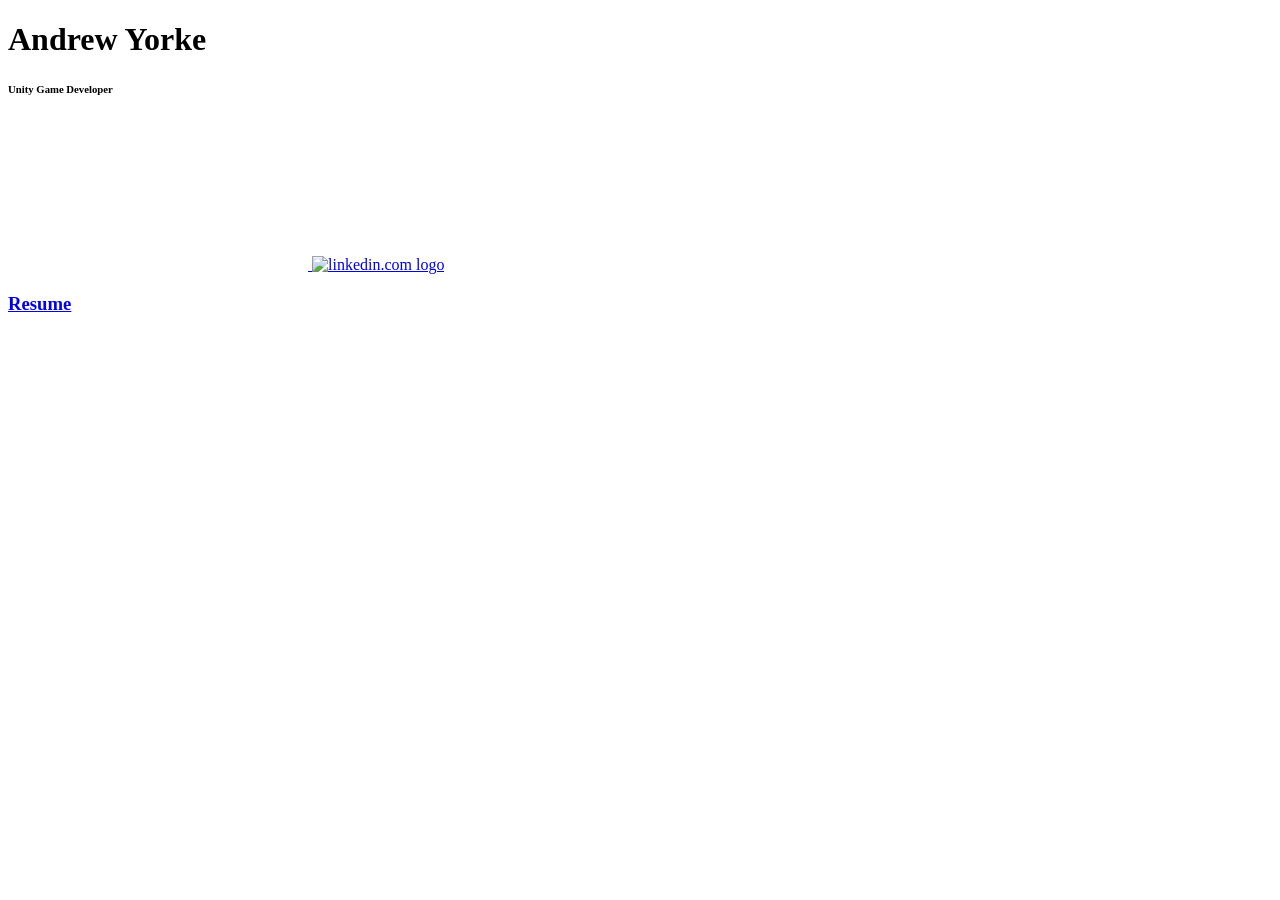
==== public/New/index.html @ c1d834b3 "Full website" ====
<!DOCTYPE html>
<html lang="en">

<head>
  <meta charset="UTF-8">
  <meta name="viewport" content="width=device-width, initial-scale=1.0">
  <title>Andrew Yorke</title>
  <link rel="stylesheet" href="main.css" />
</head>

<body>
  <div id="topBar">
    <div id="nameDisplay">
      <h1>Andrew Yorke</h1>
      <h6>Unity Game Developer</h6>
    </div>
    <div id="socials">
      <a href="https://itch.io/profile/alexander9727">
        <svg src="https://static.itch.io/images/itchio-textless-black.svg" alt="itch.io logo" title="itch.io"
          class="socialButton"></svg>
      </a>
      <a href="https://www.linkedin.com/in/andrew-yorke-561520135/">
        <img alt="linkedin.com logo" src="content/logo-Linkedin.png" class="socialButton" title="linkedin">
      </a>
      <a href="content/Andrew_Yorke_Resume_V_09.pdf">
        <h3>Resume</h3>
      </a>
    </div>
  </div>
  <script src="PageCache.js"></script>
  <script src="app.js"></script>
  <noscript>You need JavaScript to view this page</noscript>
</body>

</html>
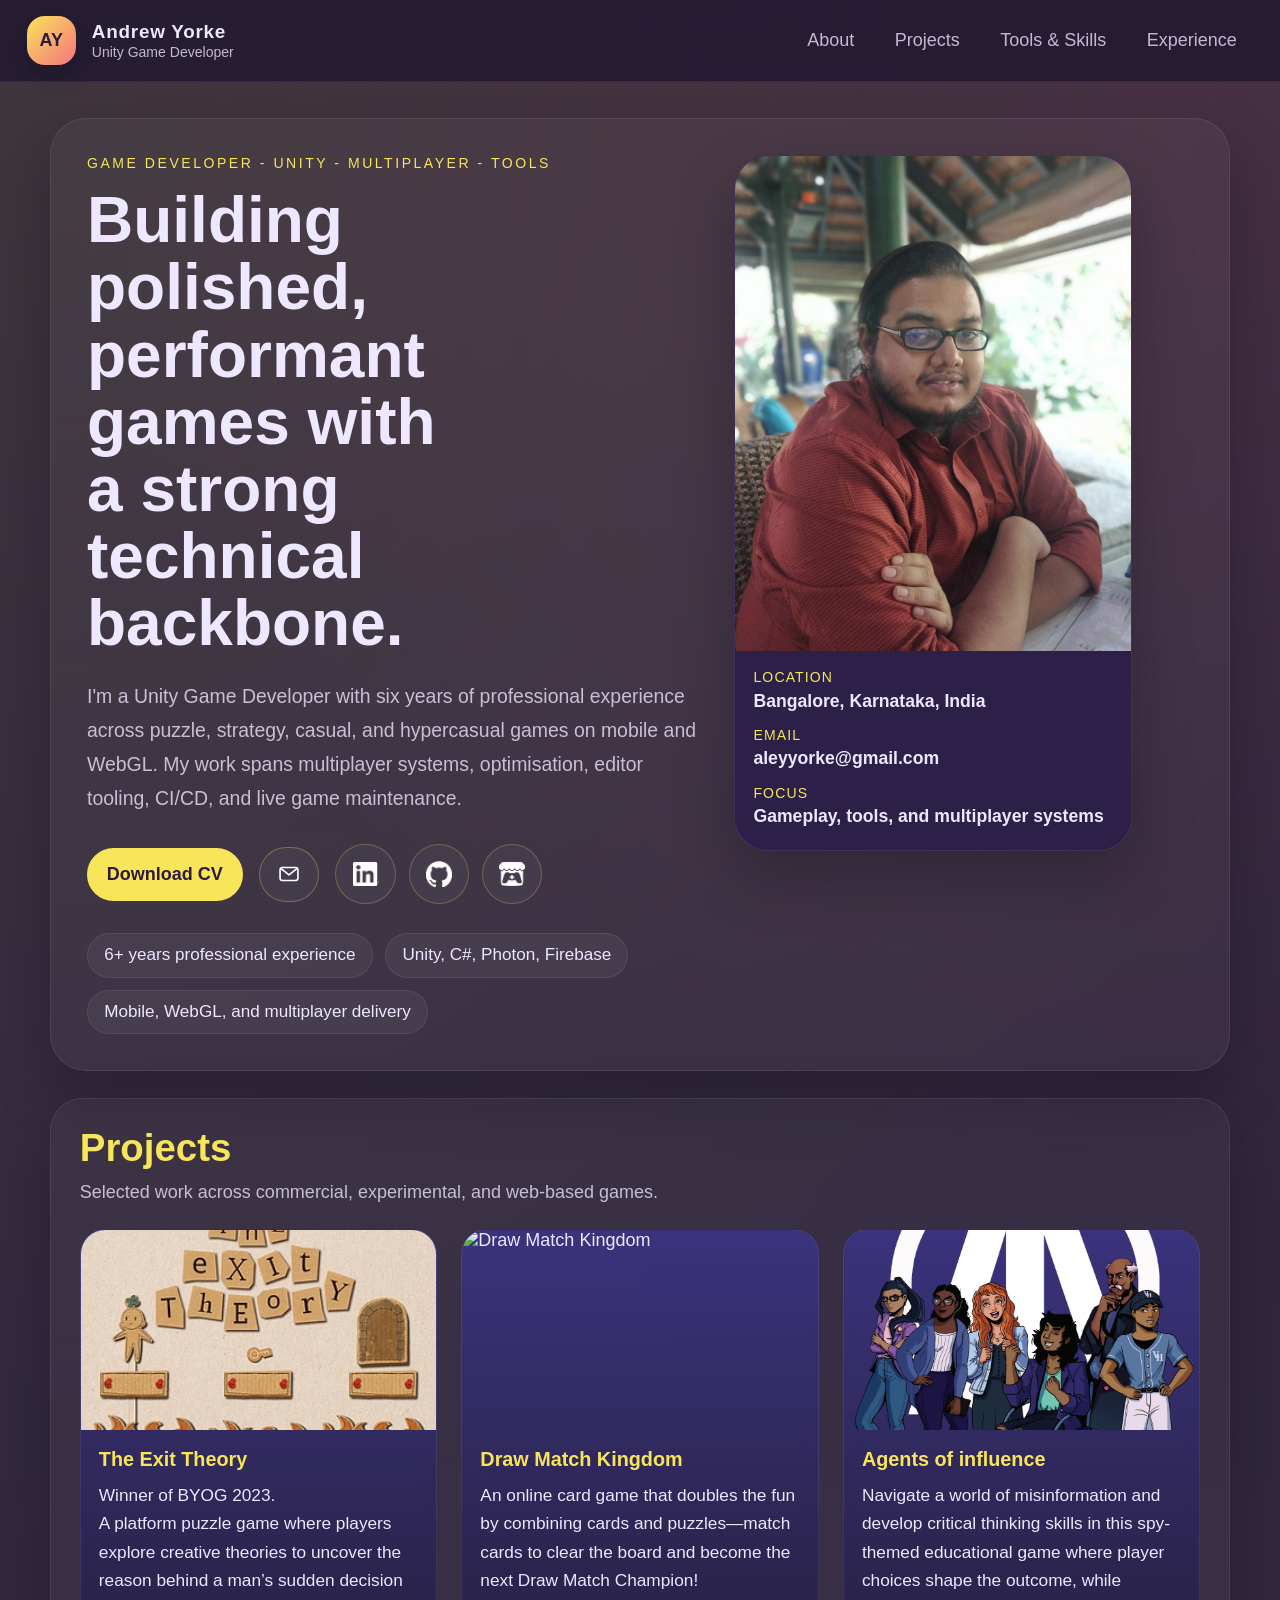
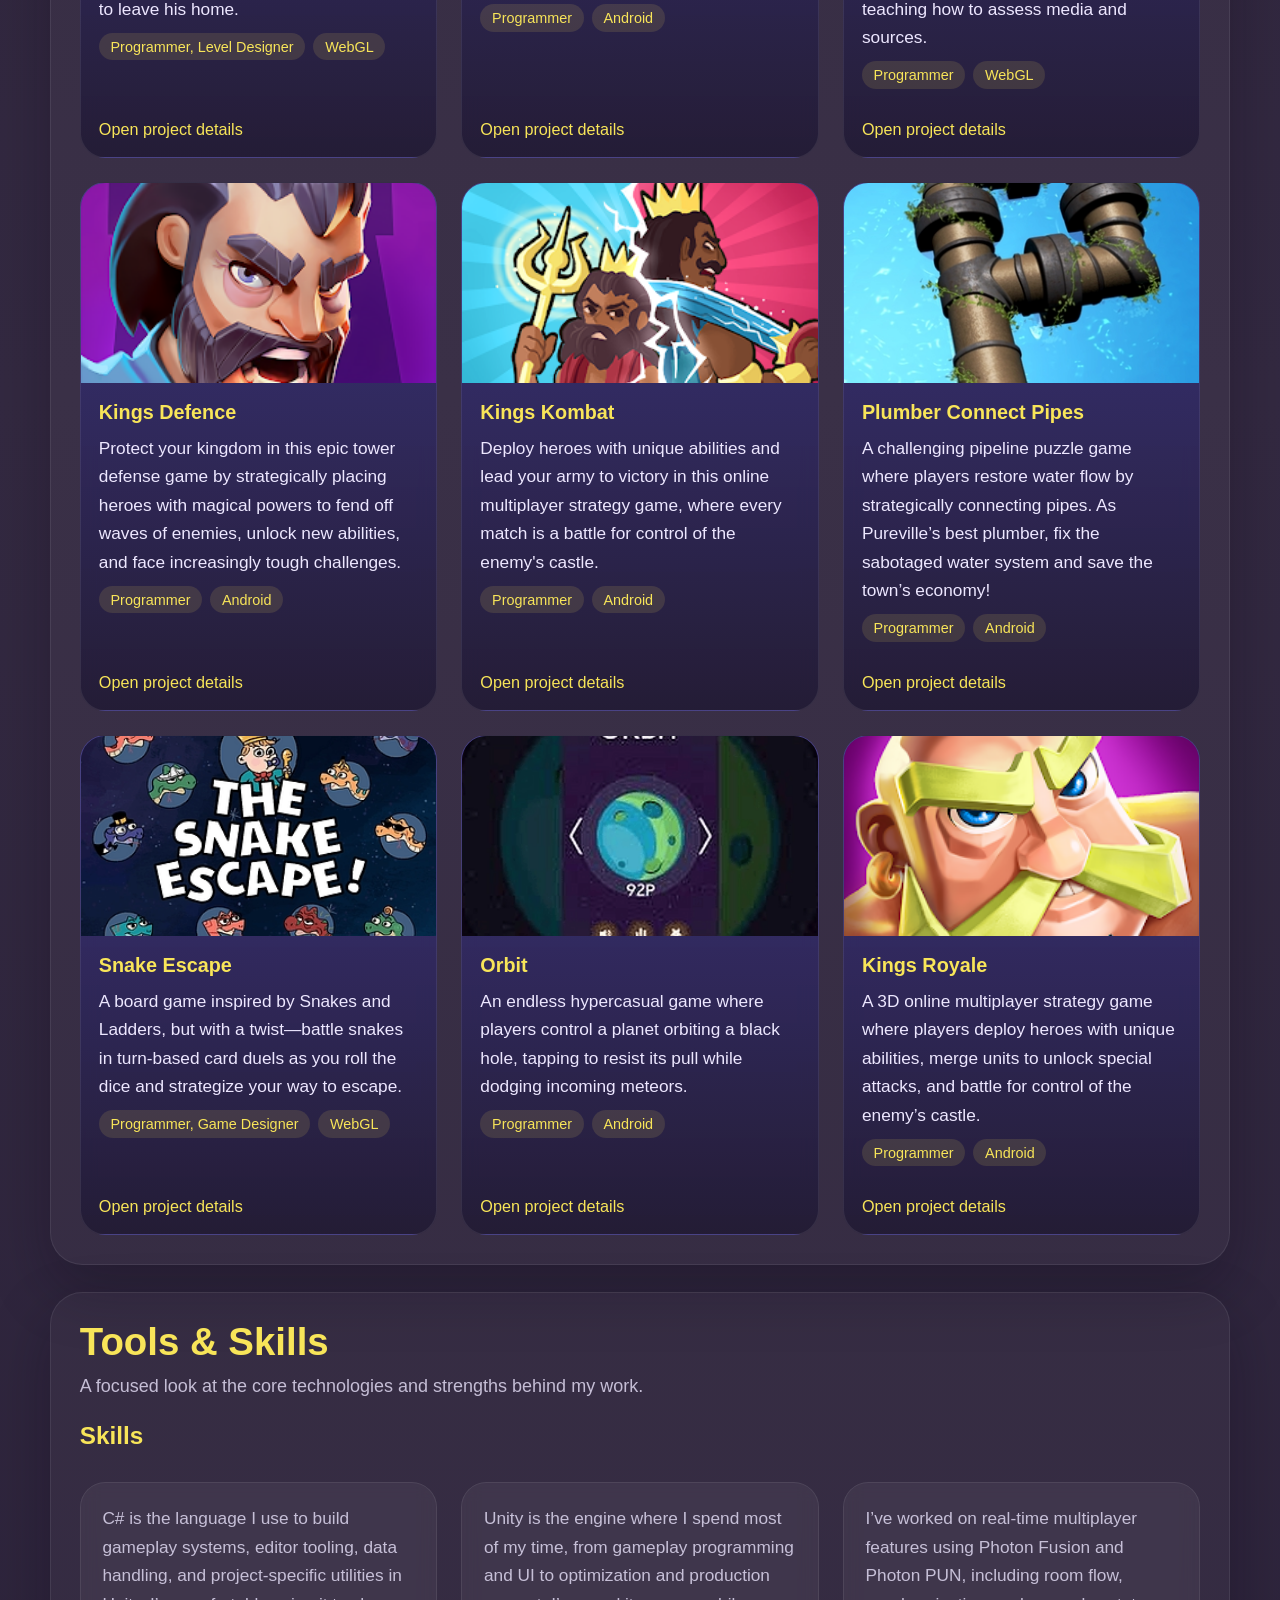
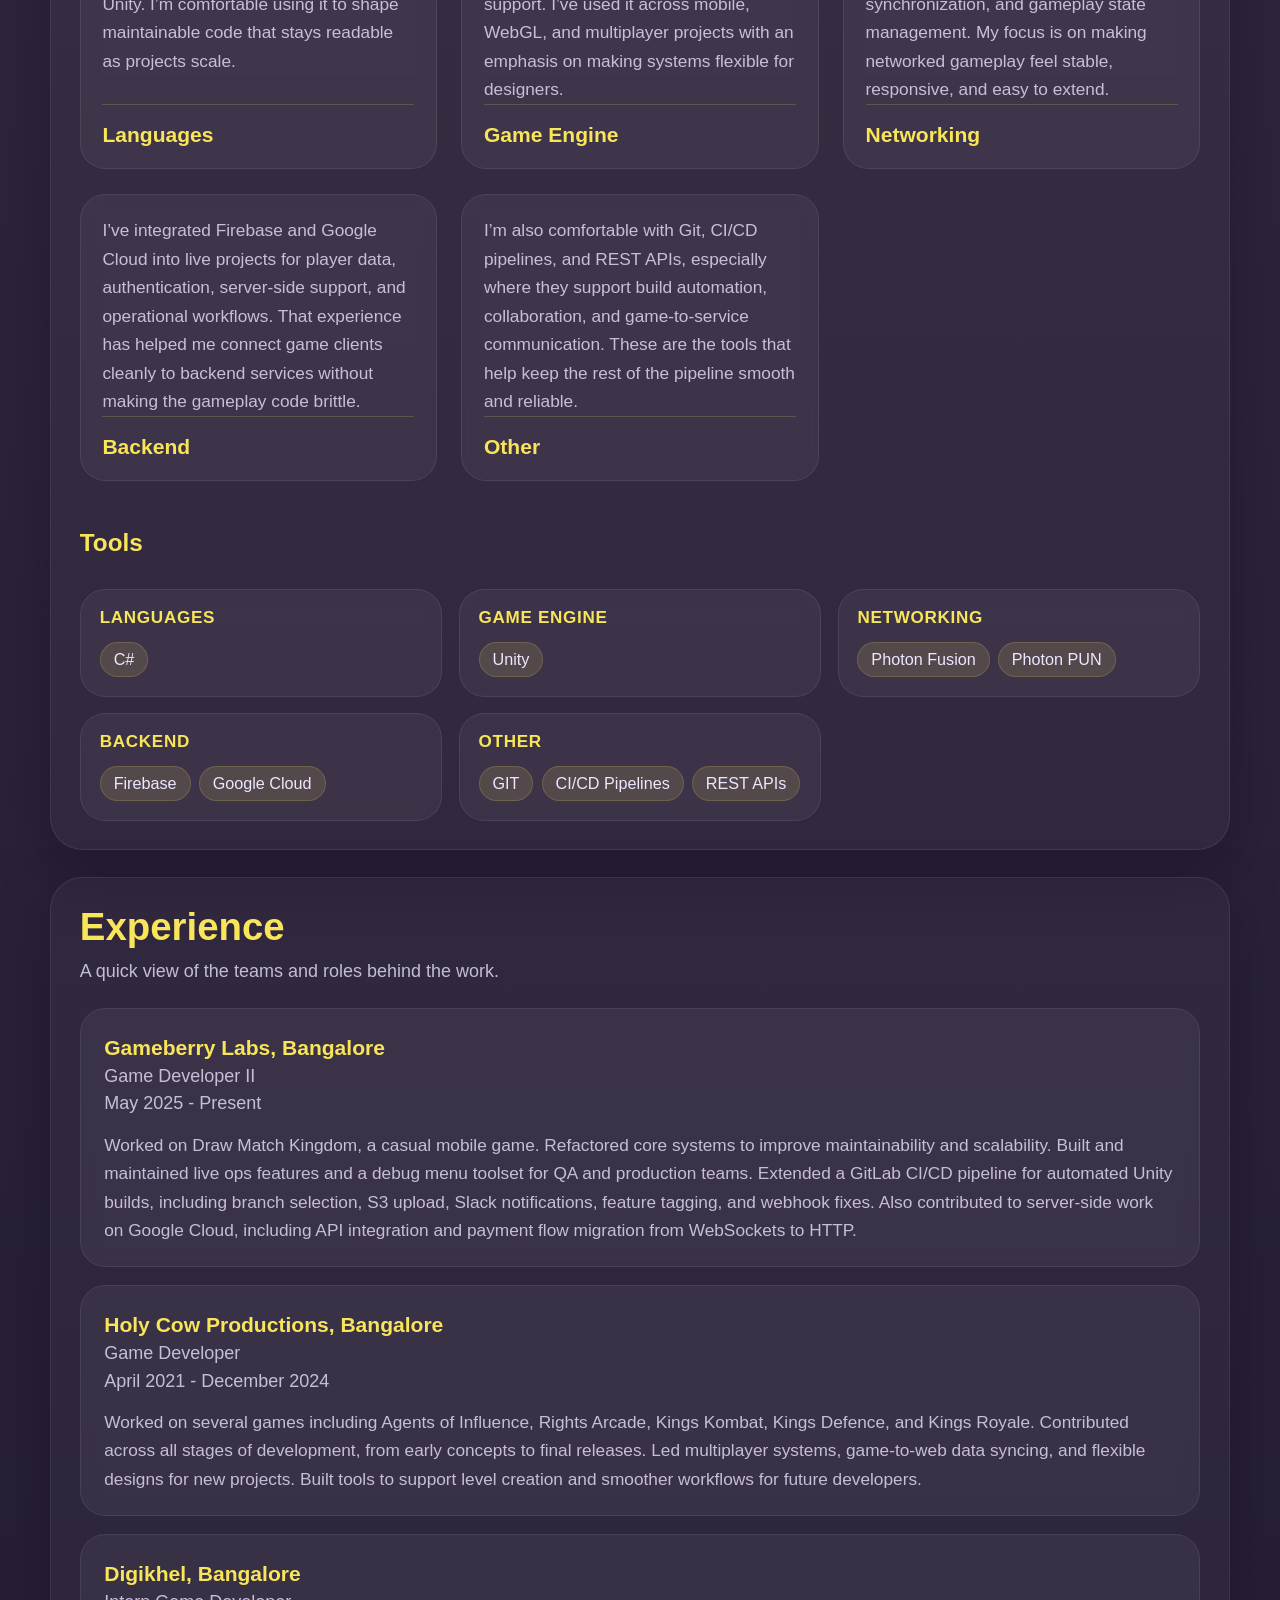
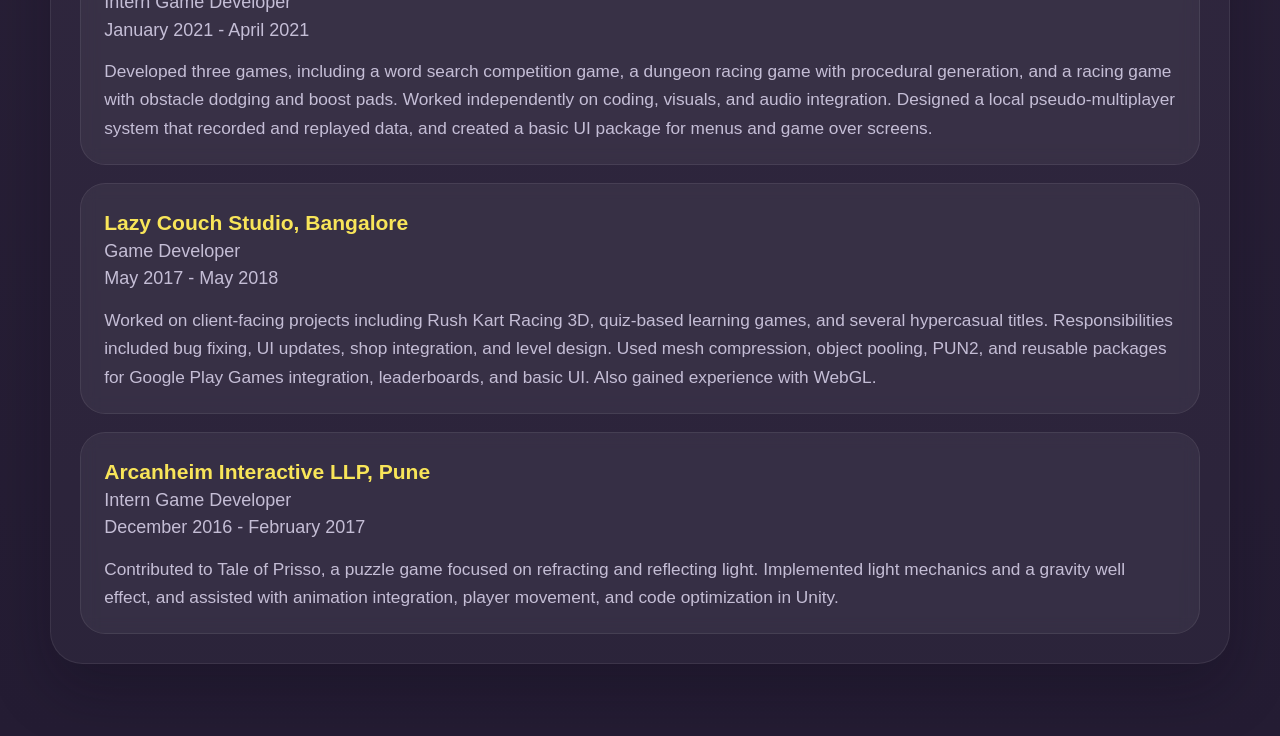
==== commit 25966735: "Added section for new website" ====
--- a/public/New/index.html
+++ b/public/New/index.html
@@ -2,34 +2,143 @@
 <html lang="en">
 
 <head>
-  <meta charset="UTF-8">
-  <meta name="viewport" content="width=device-width, initial-scale=1.0">
-  <title>Andrew Yorke</title>
+  <meta charset="UTF-8" />
+  <meta name="viewport" content="width=device-width, initial-scale=1.0" />
+  <meta name="color-scheme" content="light only" />
+  <title>Andrew Yorke | New</title>
+  <meta property="og:title" content="Andrew Yorke" />
+  <meta property="og:description"
+    content="Unity Game Developer with experience in multiplayer systems, tools, optimization, and cross-platform game development." />
+  <meta property="og:image" content="../images/OG_Collage.webp" />
+  <link rel="icon" href="../images/pageLogo.webp" type="image/webp" />
   <link rel="stylesheet" href="main.css" />
 </head>
 
 <body>
-  <div id="topBar">
-    <div id="nameDisplay">
-      <h1>Andrew Yorke</h1>
-      <h6>Unity Game Developer</h6>
-    </div>
-    <div id="socials">
-      <a href="https://itch.io/profile/alexander9727">
-        <svg src="https://static.itch.io/images/itchio-textless-black.svg" alt="itch.io logo" title="itch.io"
-          class="socialButton"></svg>
-      </a>
-      <a href="https://www.linkedin.com/in/andrew-yorke-561520135/">
-        <img alt="linkedin.com logo" src="content/logo-Linkedin.png" class="socialButton" title="linkedin">
-      </a>
-      <a href="content/Andrew_Yorke_Resume_V_09.pdf">
-        <h3>Resume</h3>
-      </a>
-    </div>
-  </div>
-  <script src="PageCache.js"></script>
+  <header class="topBar">
+    <a class="brand" href="#top" onclick="scrollToTop(); return false;">
+      <span class="brandMark">AY</span>
+      <span>
+        <strong>Andrew Yorke</strong>
+        <small>Unity Game Developer</small>
+      </span>
+    </a>
+    <nav class="hyperlinks" aria-label="Page sections">
+      <a href="#about" onclick="scrollToSection('about'); return false;">About</a>
+      <a href="#projects" onclick="scrollToSection('projects'); return false;">Projects</a>
+      <a href="#skills" onclick="scrollToSection('skills'); return false;">Tools & Skills</a>
+      <a href="#experience" onclick="scrollToSection('experience'); return false;">Experience</a>
+    </nav>
+  </header>
+
+  <main id="top" class="pageShell">
+    <section id="about" class="heroCard">
+      <div class="heroCopy">
+        <p class="eyebrow">Game developer - Unity - Multiplayer - Tools</p>
+        <h1>Building polished, performant games with a strong technical backbone.</h1>
+        <p class="lead">
+          I'm a Unity Game Developer with six years of professional experience across puzzle, strategy, casual, and
+          hypercasual games on mobile and WebGL. My work spans multiplayer systems, optimisation, editor tooling,
+          CI/CD, and live game maintenance.
+        </p>
+        <div class="ctaRow">
+          <button class="primaryButton" onclick="openInNewTab('../Andrew_Yorke_Resume_01.pdf')">Download CV</button>
+          <a class="secondaryButton iconButton" href="mailto:aleyyorke@gmail.com" aria-label="Email me">
+            <img src="../images/email-icon.svg" alt="" />
+          </a>
+          <div class="socialRow" aria-label="Social links">
+            <a href="https://www.linkedin.com/in/andrew-yorke-561520135/" target="_blank" rel="noopener noreferrer"
+              aria-label="LinkedIn">
+              <img src="../images/InBug-White.webp" alt="" />
+            </a>
+            <a href="https://github.com/alexander9727" target="_blank" rel="noopener noreferrer" aria-label="GitHub">
+              <img src="../images/github-mark-white.webp" alt="" />
+            </a>
+            <a href="https://itch.io/profile/alexander9727" target="_blank" rel="noopener noreferrer"
+              aria-label="itch.io">
+              <img class="itchLogo" src="../images/itchio-textless-black.webp" alt="" />
+            </a>
+          </div>
+        </div>
+        <ul class="quickFacts" aria-label="Highlights">
+          <li>6+ years professional experience</li>
+          <li>Unity, C#, Photon, Firebase</li>
+          <li>Mobile, WebGL, and multiplayer delivery</li>
+        </ul>
+      </div>
+
+      <div class="heroVisual">
+        <img id="profilePic" src="../images/profile_pic.webp" alt="Andrew Yorke portrait" />
+        <div class="heroPanel">
+          <div>
+            <span class="label">Location</span>
+            <strong>Bangalore, Karnataka, India</strong>
+          </div>
+          <div>
+            <span class="label">Email</span>
+            <strong>aleyyorke@gmail.com</strong>
+          </div>
+          <div>
+            <span class="label">Focus</span>
+            <strong>Gameplay, tools, and multiplayer systems</strong>
+          </div>
+        </div>
+      </div>
+    </section>
+
+    <section id="projects" class="sectionBlock">
+      <div class="sectionHeading">
+        <h2>Projects</h2>
+        <p>Selected work across commercial, experimental, and web-based games.</p>
+      </div>
+      <div id="projectsHolder" class="cardGrid"></div>
+    </section>
+
+    <section id="skills" class="sectionBlock">
+      <div class="sectionHeading">
+        <h2>Tools & Skills</h2>
+        <p>A focused look at the core technologies and strengths behind my work.</p>
+      </div>
+      <div class="sectionStack">
+        <div class="subsectionHeader">
+          <h3>Skills</h3>
+        </div>
+        <div id="skillsHolder" class="cardGrid">
+          <template id="skillsTemplate">
+            <article class="infoCard">
+              <p></p>
+              <div class="infoCardFooter">
+                <h3></h3>
+              </div>
+            </article>
+          </template>
+        </div>
+
+        <div class="subsectionHeader">
+          <h3>Tools</h3>
+        </div>
+        <div id="toolsHolder" class="toolGroupList">
+          <template id="toolsTemplate">
+            <article class="toolGroupRow">
+              <h4></h4>
+              <div class="chipList"></div>
+            </article>
+          </template>
+        </div>
+      </div>
+    </section>
+
+    <section id="experience" class="sectionBlock">
+      <div class="sectionHeading">
+        <h2>Experience</h2>
+        <p>A quick view of the teams and roles behind the work.</p>
+      </div>
+      <div id="experienceHolder" class="experienceList"></div>
+    </section>
+  </main>
+
   <script src="app.js"></script>
   <noscript>You need JavaScript to view this page</noscript>
 </body>
 
-</html>+</html>
--- a/public/New/main.css
+++ b/public/New/main.css
@@ -0,0 +1,626 @@
+:root {
+  --backgroundColour: #332941;
+  --surfaceColour: rgba(59, 52, 134, 0.82);
+  --surfaceStrong: rgba(44, 33, 73, 0.96);
+  --defaultTextColour: #ede7ff;
+  --mutedTextColour: rgba(237, 231, 255, 0.78);
+  --highlightTextColour: #f8e559;
+  --buttonColour: #f67280;
+  --buttonFGColour: #2e1b3b;
+  --lineColour: rgba(248, 229, 89, 0.18);
+  --shadow: 0 24px 60px rgba(11, 7, 22, 0.28);
+}
+
+html {
+  scroll-behavior: smooth;
+  font-size: clamp(14px, 0.9vw + 11px, 18px);
+}
+
+body {
+  margin: 0;
+  font-family: "Franklin Gothic Medium", "Arial Narrow", Arial, sans-serif;
+  color: var(--defaultTextColour);
+  background:
+    radial-gradient(circle at top left, rgba(248, 229, 89, 0.1), transparent 28%),
+    radial-gradient(circle at top right, rgba(246, 114, 128, 0.12), transparent 22%),
+    linear-gradient(180deg, #2b2239 0%, var(--backgroundColour) 36%, #241c33 100%);
+}
+
+a {
+  color: inherit;
+  text-decoration: none;
+}
+
+a:hover,
+button:hover {
+  cursor: pointer;
+}
+
+button {
+  font: inherit;
+}
+
+img {
+  display: block;
+  max-width: 100%;
+}
+
+.topBar {
+  position: sticky;
+  top: 0;
+  z-index: 50;
+  display: flex;
+  align-items: center;
+  justify-content: space-between;
+  gap: 1rem;
+  padding: 0.9rem 1.5rem;
+  background: rgba(31, 23, 49, 0.78);
+  backdrop-filter: blur(16px);
+  border-bottom: 1px solid rgba(255, 255, 255, 0.08);
+}
+
+.brand {
+  display: flex;
+  align-items: center;
+  gap: 0.9rem;
+}
+
+.brand strong,
+.brand small {
+  display: block;
+}
+
+.brand strong {
+  font-size: 1.05rem;
+  letter-spacing: 0.04em;
+}
+
+.brand small {
+  color: var(--mutedTextColour);
+  font-size: 0.78rem;
+  margin-top: 0.1rem;
+}
+
+.brandMark {
+  width: 2.7rem;
+  height: 2.7rem;
+  display: grid;
+  place-items: center;
+  border-radius: 1rem;
+  background: linear-gradient(135deg, var(--highlightTextColour), var(--buttonColour));
+  color: var(--buttonFGColour);
+  font-weight: 700;
+  box-shadow: 0 10px 24px rgba(0, 0, 0, 0.2);
+}
+
+.hyperlinks {
+  display: flex;
+  align-items: center;
+  gap: 0.45rem;
+  flex-wrap: wrap;
+  justify-content: flex-end;
+}
+
+.hyperlinks a {
+  padding: 0.55rem 0.9rem;
+  border-radius: 999px;
+  color: var(--mutedTextColour);
+  transition: transform 0.2s ease, background 0.2s ease, color 0.2s ease;
+}
+
+.hyperlinks a:hover {
+  background: rgba(255, 255, 255, 0.09);
+  color: var(--highlightTextColour);
+  transform: translateY(-1px);
+}
+
+.pageShell {
+  width: min(1180px, calc(100% - 2rem));
+  margin: 0 auto;
+  padding: 2rem 0 4rem;
+}
+
+.heroCard,
+.sectionBlock,
+.introStrip {
+  border: 1px solid rgba(255, 255, 255, 0.08);
+  background: rgba(255, 255, 255, 0.035);
+  box-shadow: var(--shadow);
+}
+
+.heroCard {
+  display: grid;
+  grid-template-columns: 1.2fr 0.9fr;
+  gap: 2rem;
+  padding: 2rem;
+  border-radius: 2rem;
+  overflow: hidden;
+}
+
+.heroCopy h1,
+.sectionHeading h2 {
+  margin: 0;
+  line-height: 1.05;
+}
+
+.heroCopy h1 {
+  font-size: clamp(2.4rem, 5vw, 4.4rem);
+  max-width: 11ch;
+}
+
+.eyebrow {
+  margin: 0 0 0.9rem;
+  color: var(--highlightTextColour);
+  text-transform: uppercase;
+  letter-spacing: 0.18em;
+  font-size: 0.78rem;
+}
+
+.lead,
+.introStrip p,
+.sectionHeading p,
+.infoCard p,
+.experienceCard p {
+  color: var(--mutedTextColour);
+}
+
+.lead {
+  max-width: 62ch;
+  font-size: 1.08rem;
+  line-height: 1.75;
+  margin: 1.2rem 0 0;
+}
+
+.ctaRow {
+  display: flex;
+  gap: 0.9rem;
+  flex-wrap: wrap;
+  margin: 1.6rem 0 0;
+  align-items: center;
+}
+
+.socialRow {
+  display: flex;
+  gap: 0.7rem;
+  flex-wrap: wrap;
+  margin: 0;
+  align-items: center;
+}
+
+.socialRow a {
+  width: 3.25rem;
+  height: 3.25rem;
+  display: inline-flex;
+  align-items: center;
+  justify-content: center;
+  border-radius: 999px;
+  background: rgba(255, 255, 255, 0.04);
+  border: 1px solid rgba(248, 229, 89, 0.24);
+  transition: transform 0.2s ease, background 0.2s ease, border-color 0.2s ease;
+}
+
+.socialRow a:hover {
+  transform: translateY(-2px);
+  background: rgba(248, 229, 89, 0.12);
+  border-color: rgba(248, 229, 89, 0.4);
+}
+
+.socialRow img {
+  width: 1.45rem;
+  height: 1.45rem;
+  object-fit: contain;
+}
+
+.itchLogo {
+  filter: brightness(0) invert(1);
+}
+
+.primaryButton,
+.secondaryButton {
+  display: inline-flex;
+  align-items: center;
+  justify-content: center;
+  min-height: 2.95rem;
+  padding: 0 1.1rem;
+  border-radius: 999px;
+  transition: transform 0.2s ease, filter 0.2s ease, background 0.2s ease;
+}
+
+.primaryButton {
+  border: 0;
+  background: var(--highlightTextColour);
+  color: var(--buttonFGColour);
+  font-weight: 700;
+}
+
+.secondaryButton {
+  border: 1px solid rgba(248, 229, 89, 0.3);
+  background: rgba(255, 255, 255, 0.04);
+  color: var(--defaultTextColour);
+}
+
+.iconButton {
+  width: 3.25rem;
+  padding: 0;
+}
+
+.iconButton img {
+  width: 1.45rem;
+  height: 1.45rem;
+  object-fit: contain;
+}
+
+.primaryButton:hover,
+.secondaryButton:hover {
+  transform: translateY(-2px);
+}
+
+.quickFacts {
+  display: flex;
+  flex-wrap: wrap;
+  gap: 0.7rem;
+  list-style: none;
+  padding: 0;
+  margin: 1.6rem 0 0;
+}
+
+.quickFacts li {
+  padding: 0.62rem 0.9rem;
+  border-radius: 999px;
+  background: rgba(255, 255, 255, 0.05);
+  border: 1px solid rgba(255, 255, 255, 0.08);
+  font-size: 0.95rem;
+}
+
+.heroVisual {
+  display: flex;
+  flex-direction: column;
+  gap: 0;
+  align-items: stretch;
+  justify-content: flex-start;
+  align-self: start;
+  height: fit-content;
+  width: min(100%, 22rem);
+  padding: 0;
+  border-radius: 1.9rem;
+  overflow: hidden;
+  background: var(--surfaceStrong);
+  border: 1px solid rgba(255, 255, 255, 0.08);
+  box-shadow: var(--shadow);
+}
+
+#profilePic {
+  width: 100%;
+  aspect-ratio: 4 / 5;
+  object-fit: cover;
+  border-radius: 0;
+  border: 0;
+  box-shadow: none;
+}
+
+.heroPanel {
+  width: 100%;
+  display: grid;
+  gap: 0.7rem;
+  padding: 1rem 1rem 1.15rem;
+  border-radius: 0;
+  background: var(--surfaceStrong);
+  border: 0;
+  box-shadow: none;
+}
+
+.heroPanel > div {
+  display: grid;
+  gap: 0.2rem;
+}
+
+.label {
+  color: var(--highlightTextColour);
+  font-size: 0.78rem;
+  letter-spacing: 0.08em;
+  text-transform: uppercase;
+}
+
+.heroPanel strong {
+  font-size: 0.98rem;
+  line-height: 1.45;
+}
+
+.introStrip {
+  margin-top: 1.5rem;
+  padding: 1.3rem 1.5rem;
+  border-radius: 1.5rem;
+  text-align: center;
+}
+
+.introStrip p {
+  margin: 0;
+  font-size: 1.02rem;
+  line-height: 1.7;
+}
+
+.sectionBlock {
+  margin-top: 1.5rem;
+  padding: 1.6rem;
+  border-radius: 1.8rem;
+}
+
+.sectionHeading {
+  margin-bottom: 1.2rem;
+}
+
+.sectionHeading h2 {
+  font-size: clamp(1.8rem, 3vw, 2.8rem);
+  color: var(--highlightTextColour);
+}
+
+.sectionHeading p {
+  margin: 0.55rem 0 0;
+  line-height: 1.6;
+}
+
+.sectionStack {
+  display: grid;
+  gap: 1.75rem;
+}
+
+.subsectionHeader {
+  display: grid;
+  gap: 0.35rem;
+}
+
+.subsectionHeader h3 {
+  margin: 0;
+  color: var(--highlightTextColour);
+  font-size: 1.35rem;
+}
+
+.subsectionHeader p {
+  margin: 0;
+  color: var(--mutedTextColour);
+  line-height: 1.6;
+}
+
+#skillsHolder {
+  margin-bottom: 0.9rem;
+}
+
+.cardGrid {
+  display: grid;
+  grid-template-columns: repeat(auto-fit, minmax(16rem, 1fr));
+  gap: 1.35rem;
+  align-items: stretch;
+  grid-auto-rows: auto;
+}
+
+.cardGridWide {
+  grid-template-columns: repeat(auto-fit, minmax(18rem, 1fr));
+}
+
+.projectCard,
+.infoCard,
+.experienceCard,
+.toolGroupRow {
+  border-radius: 1.4rem;
+  border: 1px solid rgba(255, 255, 255, 0.08);
+  background: rgba(255, 255, 255, 0.05);
+  backdrop-filter: blur(8px);
+  overflow: hidden;
+  transition: transform 0.2s ease, box-shadow 0.2s ease, border-color 0.2s ease;
+}
+
+.projectCard:hover,
+.infoCard:hover,
+.toolGroupRow:hover {
+  transform: translateY(-2px);
+  border-color: rgba(248, 229, 89, 0.24);
+  box-shadow: 0 24px 50px rgba(0, 0, 0, 0.2);
+  z-index: 1;
+}
+
+.projectCard {
+  display: flex;
+  flex-direction: column;
+  background: linear-gradient(180deg, rgba(59, 52, 134, 0.85), rgba(34, 27, 52, 0.9));
+  cursor: pointer;
+}
+
+.projectThumbnail {
+  width: 100%;
+  aspect-ratio: 16 / 9;
+  object-fit: cover;
+}
+
+.cardBody {
+  display: grid;
+  gap: 0.55rem;
+  padding: 1rem 1rem 0.9rem;
+}
+
+.cardBody h3,
+.infoCardFooter h3,
+.experienceCard h3,
+.experienceCard h4 {
+  margin: 0;
+}
+
+.cardBody h3 {
+  color: var(--highlightTextColour);
+  font-size: 1.1rem;
+}
+
+.cardBody p,
+.infoCard p,
+.experienceCard p {
+  margin: 0;
+  line-height: 1.65;
+  font-size: 0.96rem;
+}
+
+.projectMeta {
+  display: flex;
+  flex-wrap: wrap;
+  gap: 0.45rem;
+}
+
+.tag {
+  display: inline-flex;
+  align-items: center;
+  padding: 0.32rem 0.65rem;
+  border-radius: 999px;
+  background: rgba(248, 229, 89, 0.12);
+  color: var(--highlightTextColour);
+  font-size: 0.8rem;
+}
+
+.clickForMore {
+  margin-top: auto;
+  padding: 0.8rem 1rem 1rem;
+  color: var(--highlightTextColour);
+  font-size: 0.9rem;
+}
+
+.infoCard {
+  display: flex;
+  flex-direction: column;
+  padding: 1.2rem;
+}
+
+.infoCardFooter {
+  margin-top: auto;
+  padding-top: 1rem;
+  border-top: 1px solid var(--lineColour);
+}
+
+.infoCardFooter h3 {
+  color: var(--highlightTextColour);
+}
+
+.infoCardFooter span {
+  display: inline-block;
+  margin-top: 0.25rem;
+  color: var(--mutedTextColour);
+  font-size: 0.9rem;
+}
+
+.toolGroupList {
+  display: grid;
+  grid-template-columns: repeat(auto-fit, minmax(15rem, 1fr));
+  gap: 0.9rem;
+}
+
+.toolGroupRow {
+  display: grid;
+  gap: 0.8rem;
+  align-content: start;
+  padding: 1rem 1.05rem 1.05rem;
+}
+
+.toolGroupRow h4 {
+  margin: 0;
+  color: var(--highlightTextColour);
+  font-size: 0.95rem;
+  letter-spacing: 0.04em;
+  text-transform: uppercase;
+}
+
+.chipList {
+  display: flex;
+  flex-wrap: wrap;
+  gap: 0.45rem;
+  justify-content: flex-start;
+}
+
+.chip {
+  display: inline-flex;
+  align-items: center;
+  justify-content: center;
+  padding: 0.38rem 0.72rem;
+  border-radius: 999px;
+  background: rgba(248, 229, 89, 0.12);
+  color: var(--defaultTextColour);
+  border: 1px solid rgba(248, 229, 89, 0.16);
+  font-size: 0.9rem;
+}
+
+.experienceList {
+  display: grid;
+  gap: 1rem;
+}
+
+.experienceCard {
+  padding: 1.2rem 1.3rem;
+}
+
+.experienceCard h3 {
+  color: var(--highlightTextColour);
+  margin-top: 0.3rem;
+}
+
+.experienceCard h4 {
+  margin-top: 0.35rem;
+  color: var(--mutedTextColour);
+  font-weight: 400;
+}
+
+.experienceCard p {
+  margin-top: 0.9rem;
+}
+
+.footer {
+  width: min(1180px, calc(100% - 2rem));
+  margin: 0 auto 2rem;
+  text-align: center;
+  color: var(--mutedTextColour);
+}
+
+.footer p {
+  margin: 0;
+  padding: 1rem 0 0.25rem;
+  border-top: 1px solid rgba(255, 255, 255, 0.08);
+}
+
+@media (max-width: 900px) {
+  .topBar {
+    flex-direction: column;
+    align-items: flex-start;
+  }
+
+  .hyperlinks {
+    justify-content: flex-start;
+  }
+
+  .heroCard {
+    grid-template-columns: 1fr;
+  }
+
+  .heroCopy h1 {
+    max-width: 14ch;
+  }
+}
+
+@media (max-width: 620px) {
+  .pageShell {
+    width: min(100% - 1rem, 1180px);
+  }
+
+  .topBar {
+    padding: 0.85rem 1rem;
+  }
+
+  .sectionBlock,
+  .introStrip,
+  .heroCard {
+    padding: 1.15rem;
+    border-radius: 1.3rem;
+  }
+
+  .cardGrid,
+  .cardGridWide {
+    grid-template-columns: 1fr;
+  }
+
+  .hyperlinks a {
+    padding: 0.45rem 0.75rem;
+  }
+}
